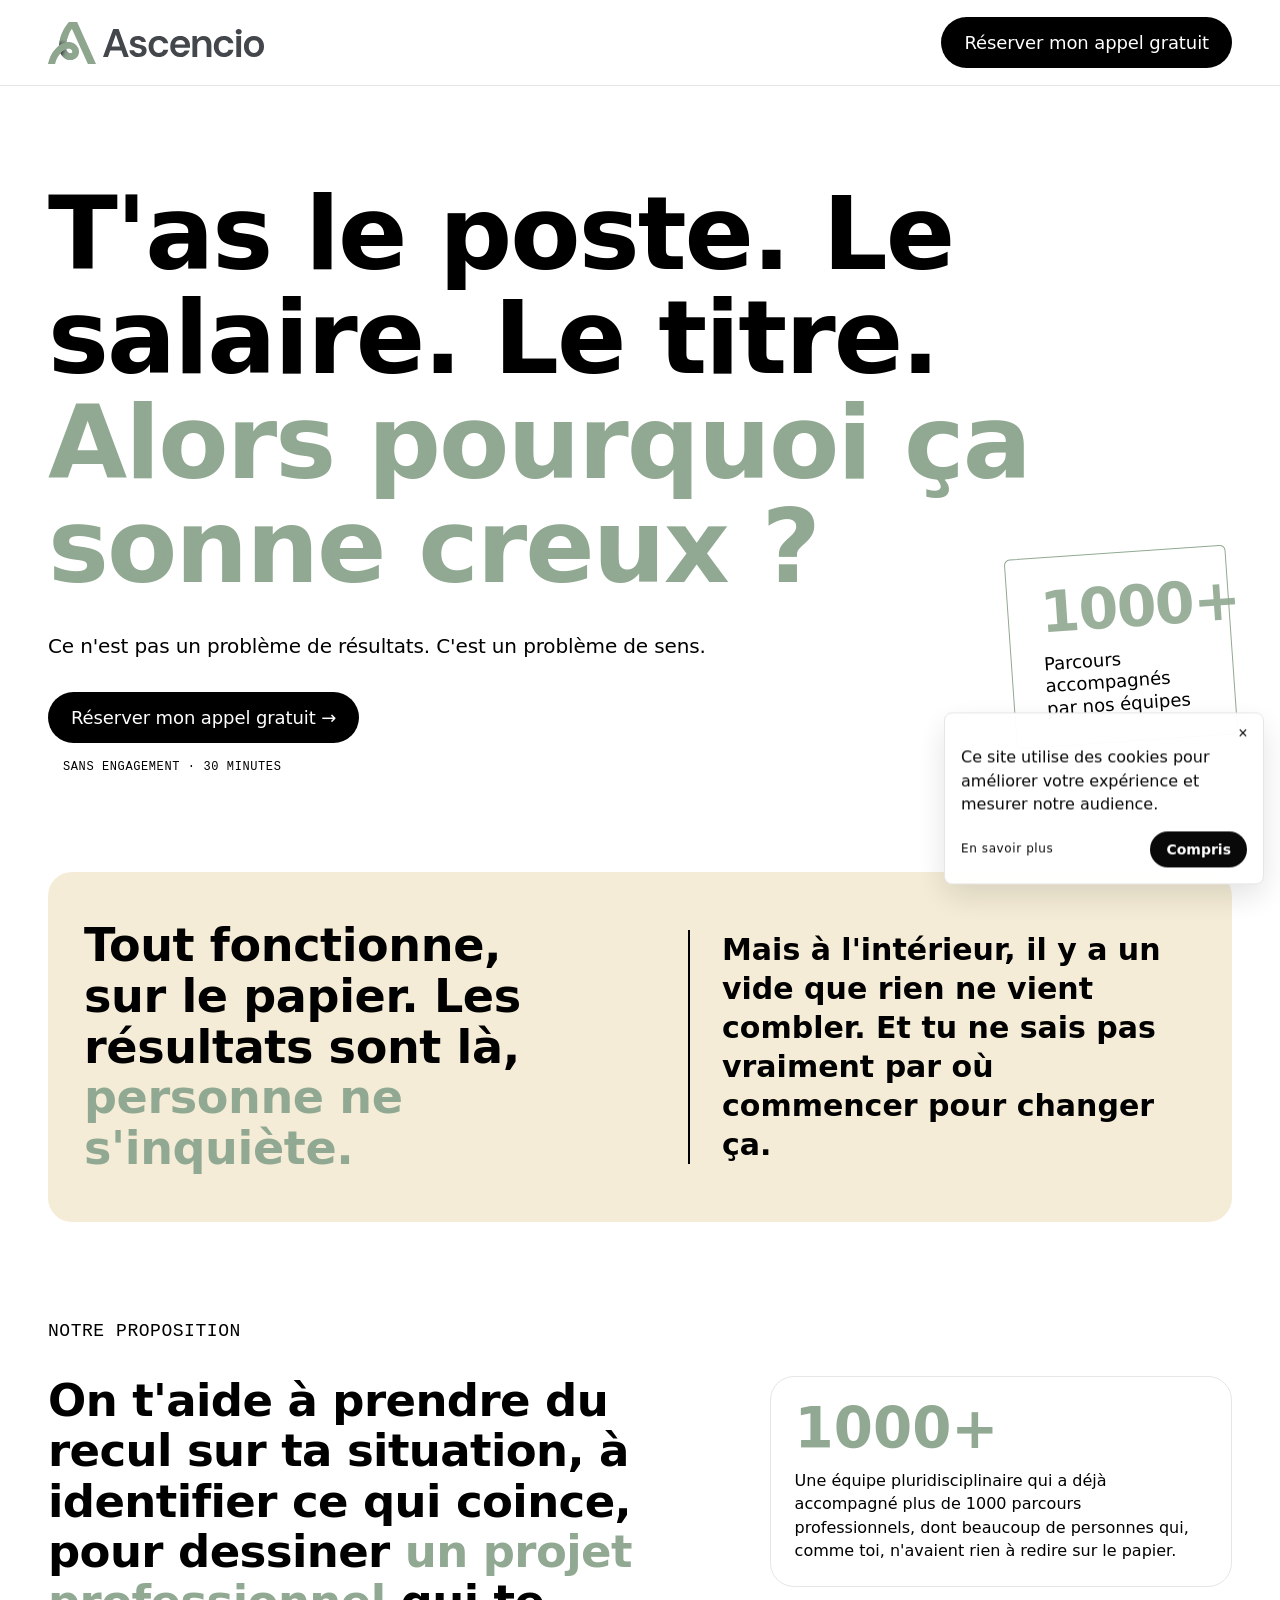
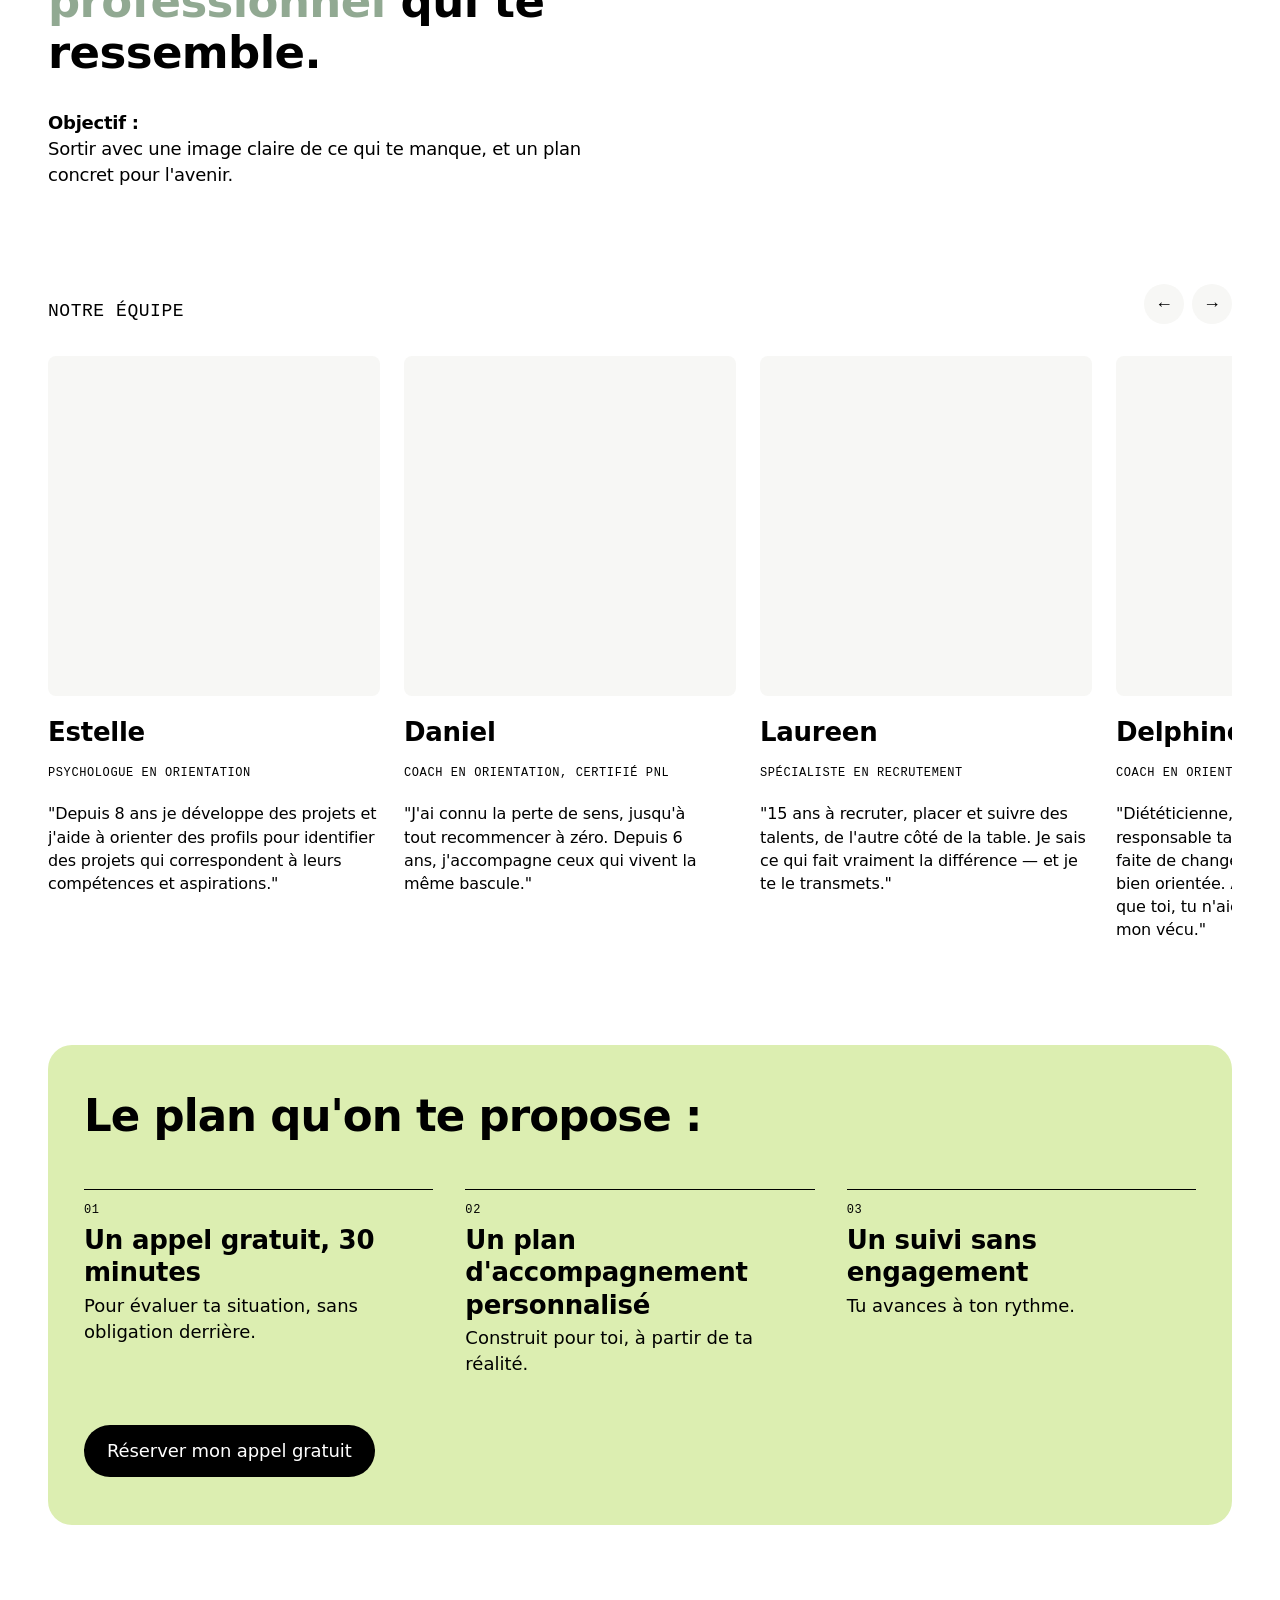
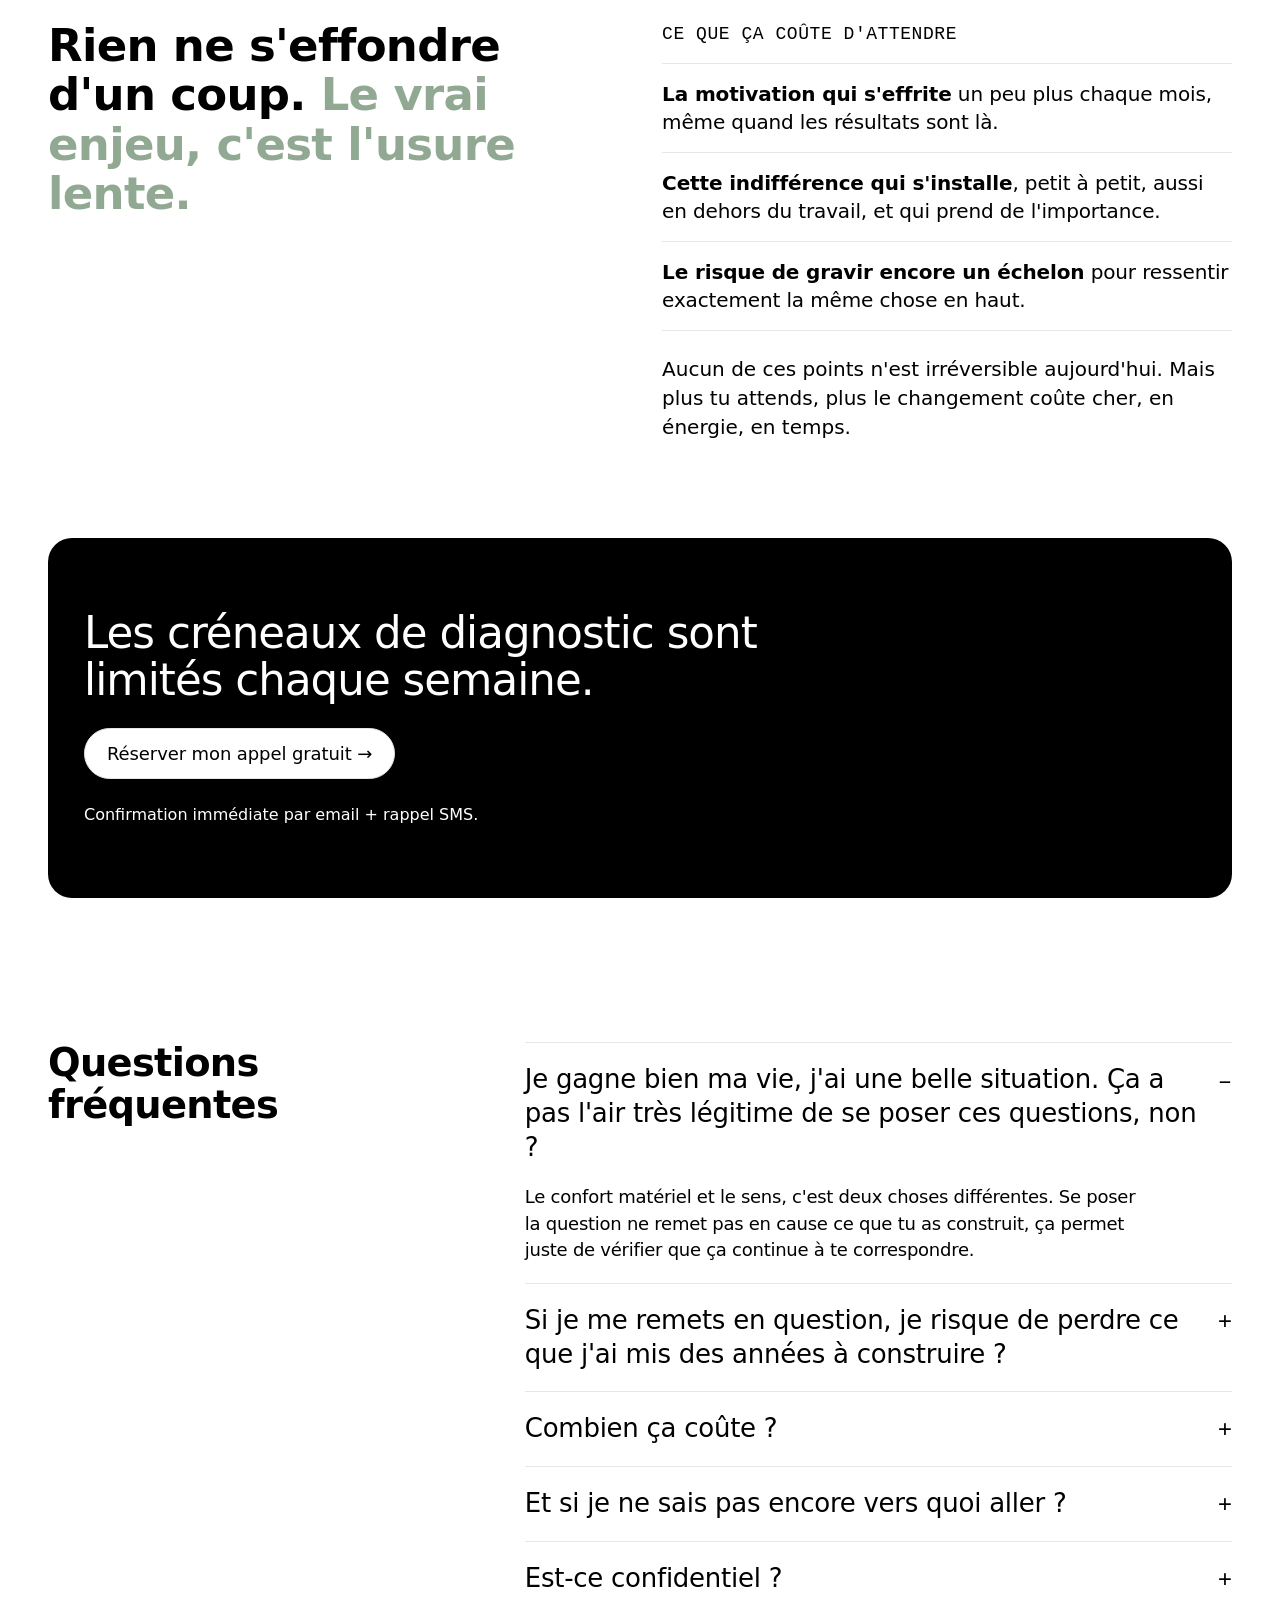
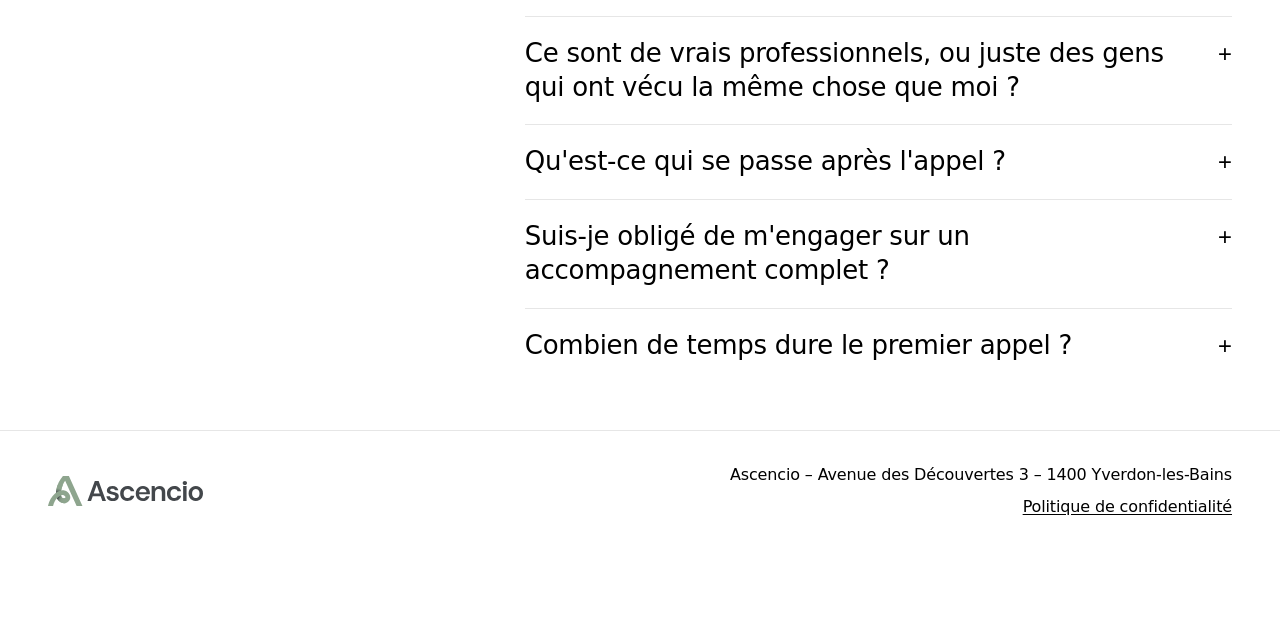
==== index.html @ acf68f1d "Switch deployment target to GitHub Pages Replace the Cloudflare Pages _redirects file (Cloudflare Pa" ====
<!doctype html>
<html lang="fr">
<head>
<meta charset="utf-8">
<meta name="viewport" content="width=device-width, initial-scale=1">
<meta http-equiv="refresh" content="0; url=/un-probleme-de-sens/">
<link rel="canonical" href="https://go.ascencio.ch/un-probleme-de-sens/">
<title>Ascencio</title>
</head>
<body>
<p>Redirection en cours… <a href="/un-probleme-de-sens/">clique ici si rien ne se passe</a>.</p>
</body>
</html>
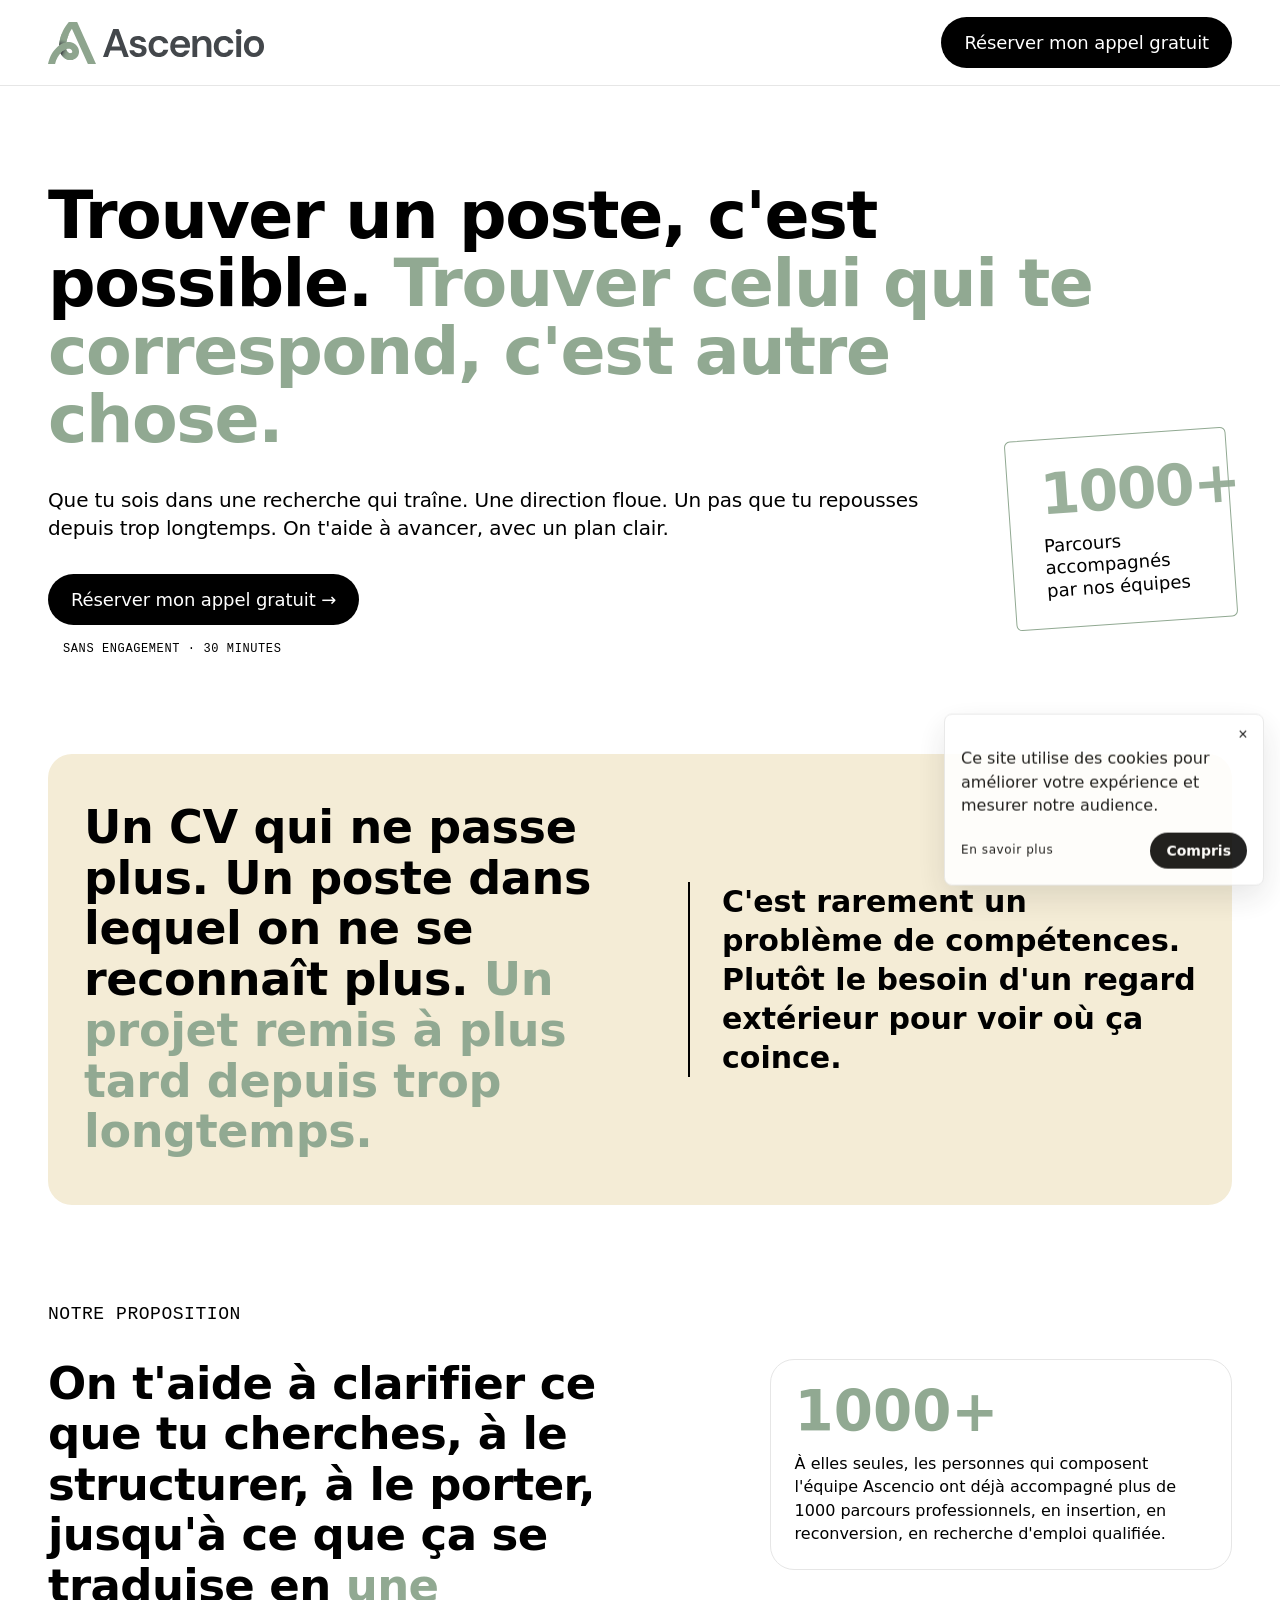
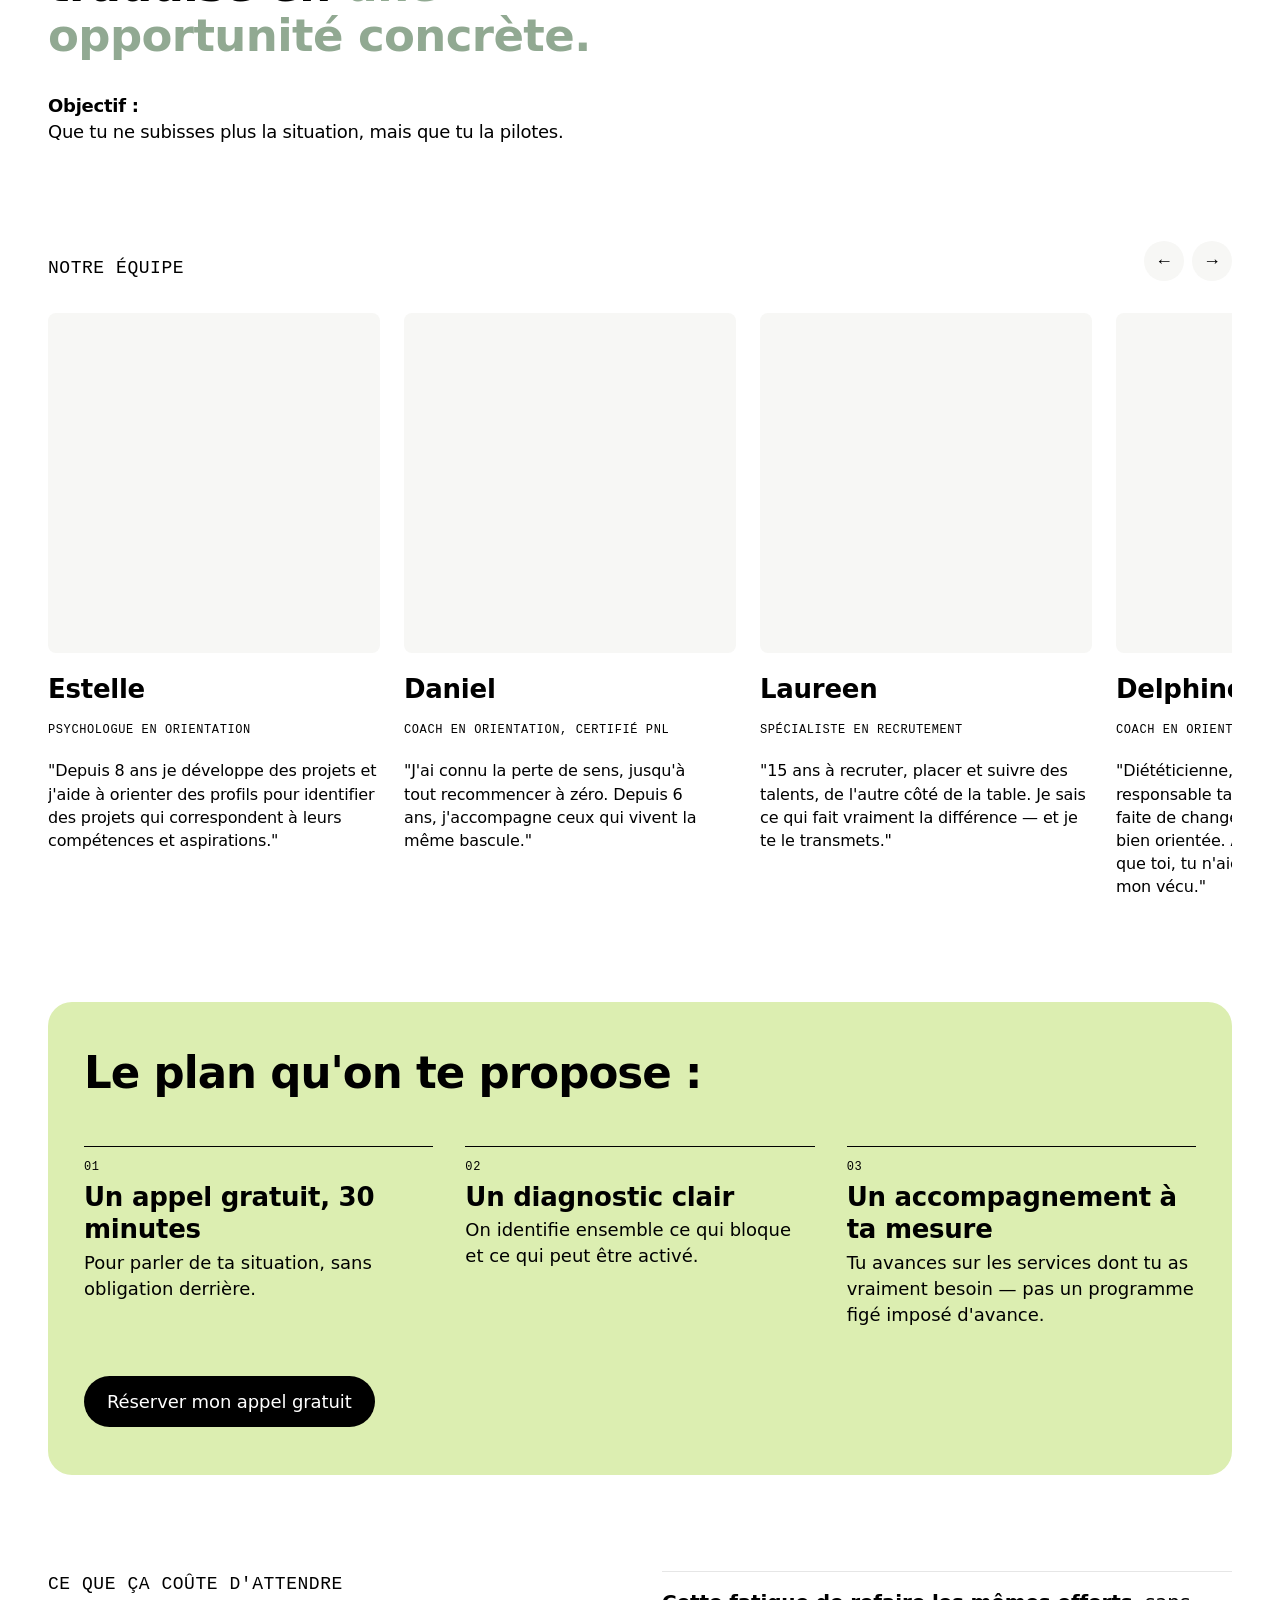
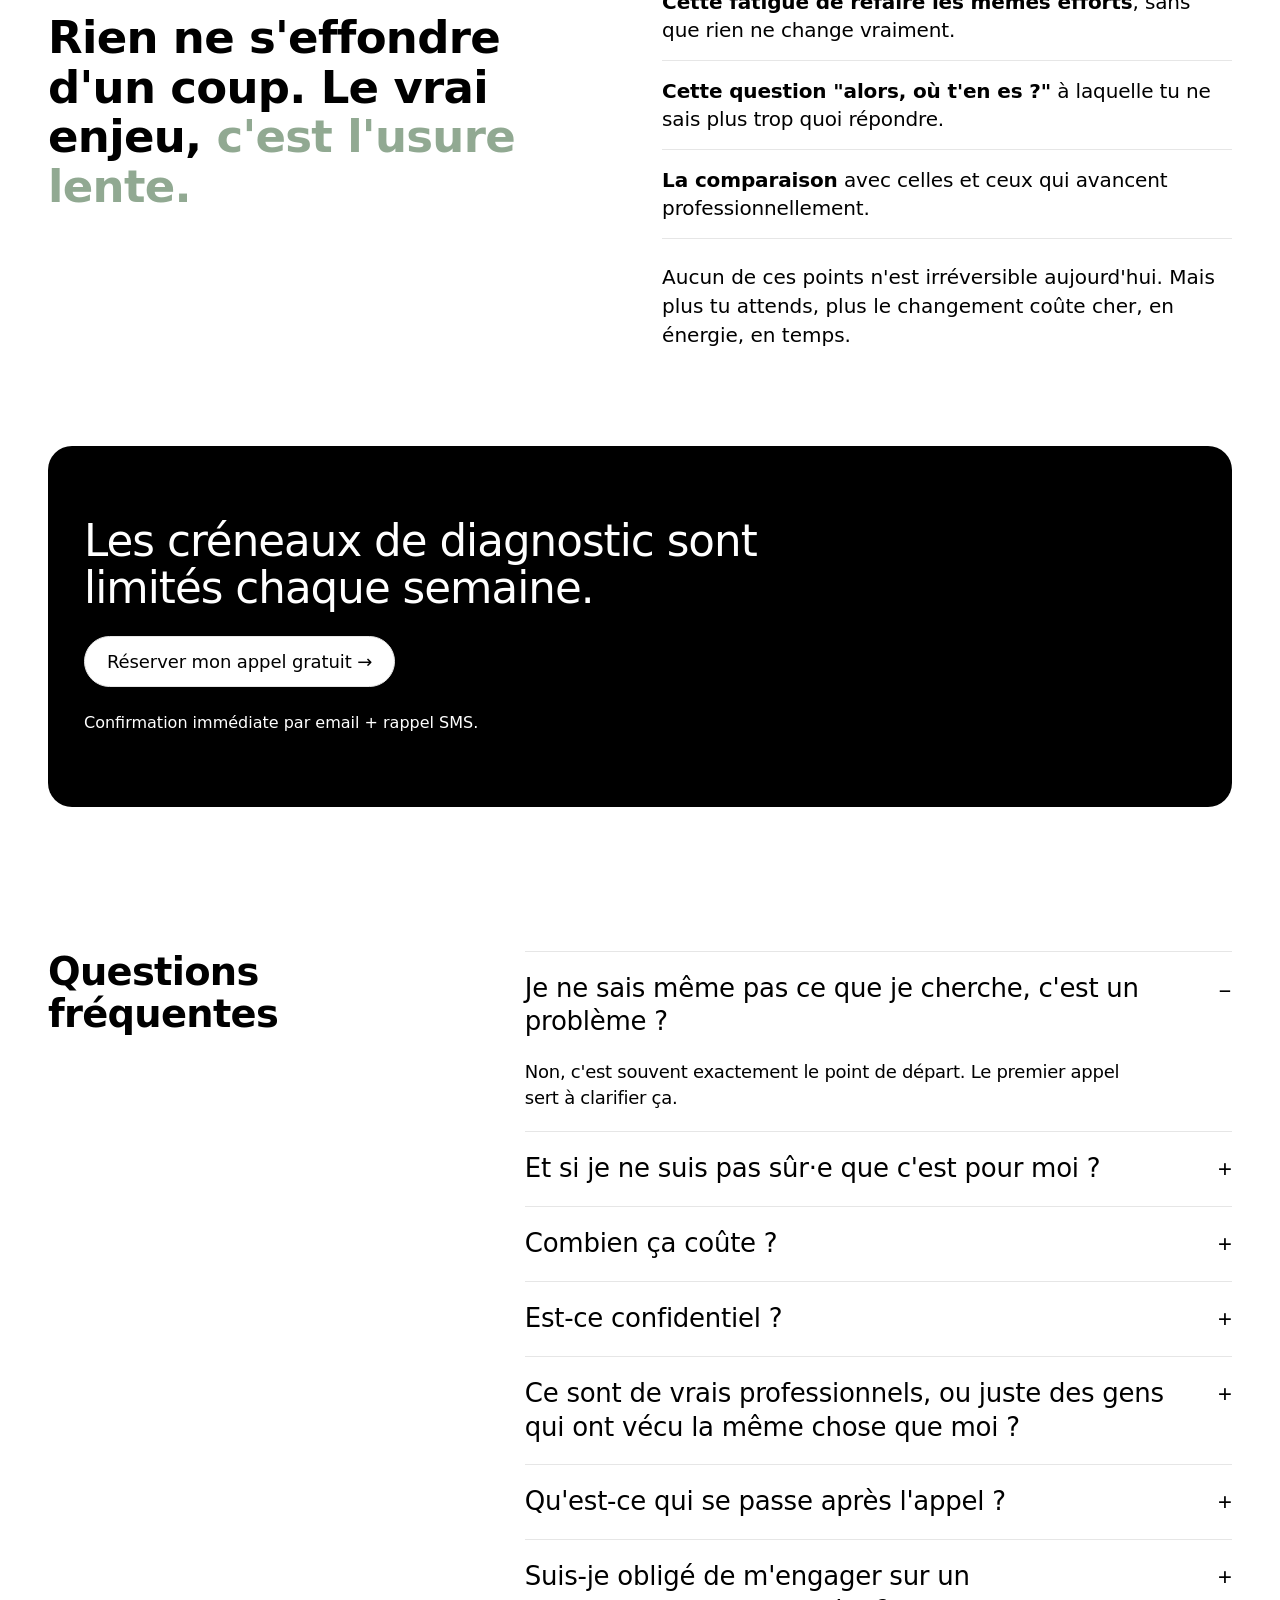
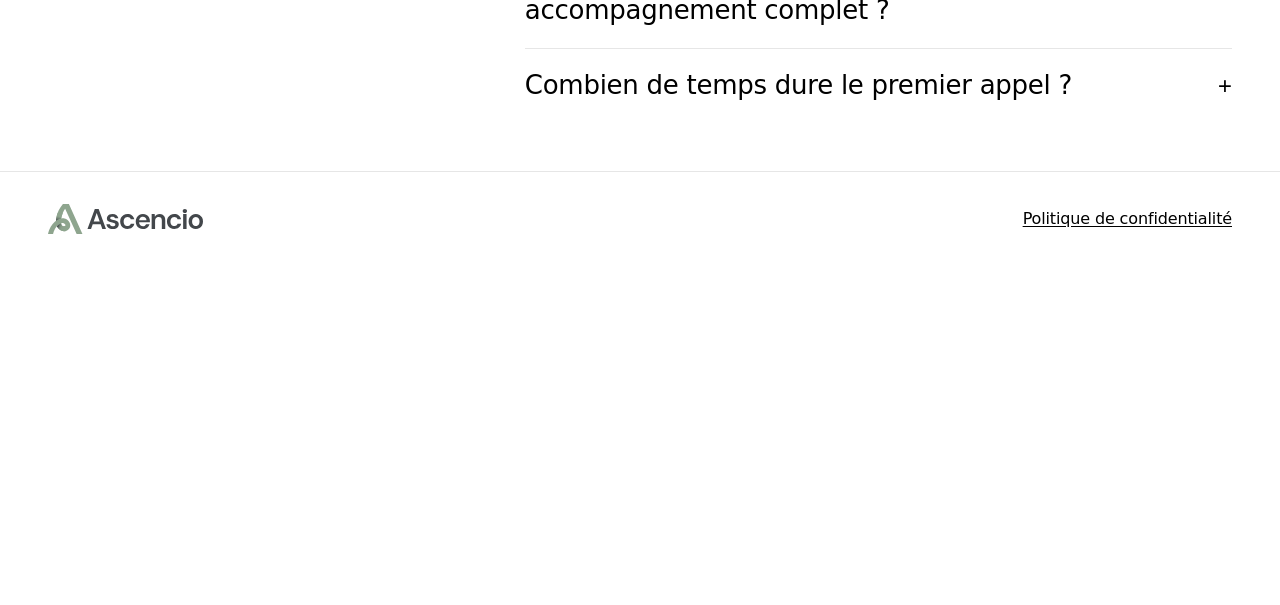
==== commit 07d6361a: "Add landing page for job-search generic script, remove footer address, redirect root to new page - N" ====
--- a/index.html
+++ b/index.html
@@ -3,11 +3,11 @@
 <head>
 <meta charset="utf-8">
 <meta name="viewport" content="width=device-width, initial-scale=1">
-<meta http-equiv="refresh" content="0; url=/un-probleme-de-sens/">
-<link rel="canonical" href="https://go.ascencio.ch/un-probleme-de-sens/">
+<meta http-equiv="refresh" content="0; url=/celui-qui-te-correspond/">
+<link rel="canonical" href="https://go.ascencio.ch/celui-qui-te-correspond/">
 <title>Ascencio</title>
 </head>
 <body>
-<p>Redirection en cours… <a href="/un-probleme-de-sens/">clique ici si rien ne se passe</a>.</p>
+<p>Redirection en cours… <a href="/celui-qui-te-correspond/">clique ici si rien ne se passe</a>.</p>
 </body>
 </html>
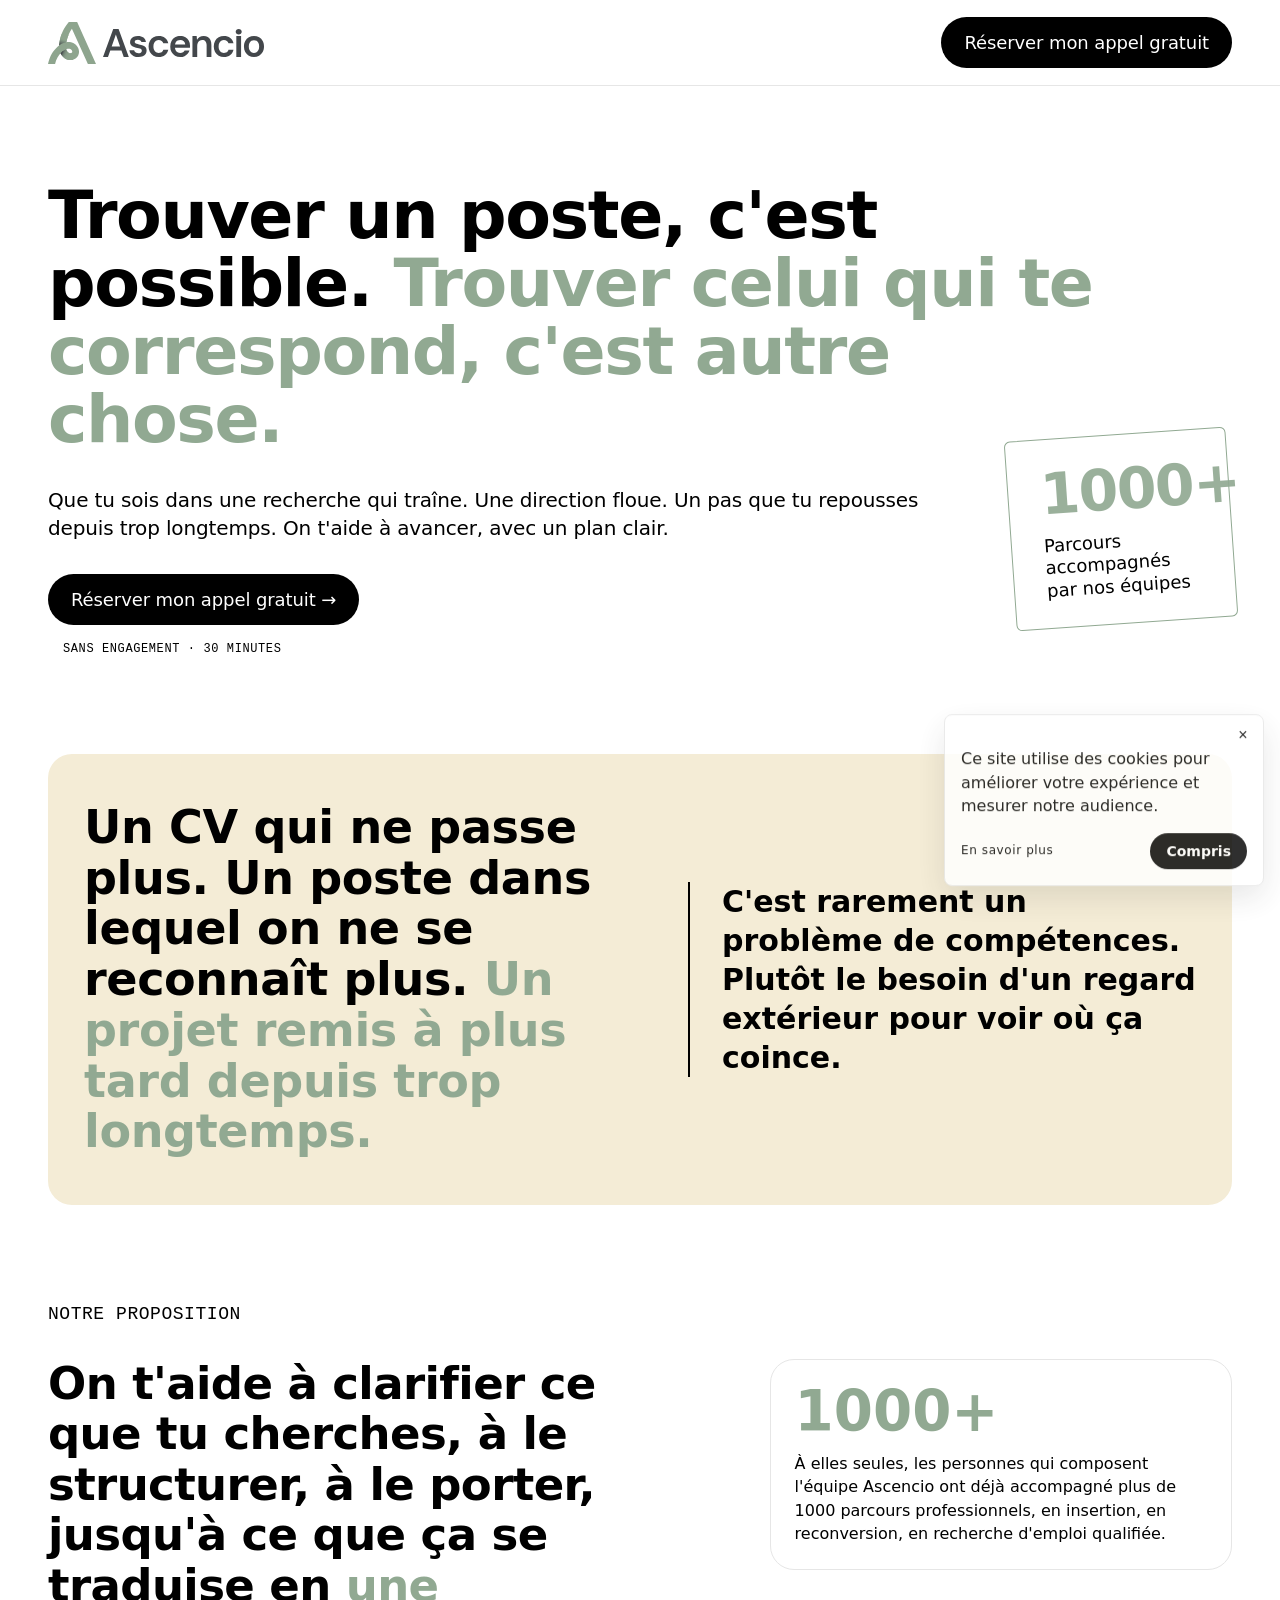
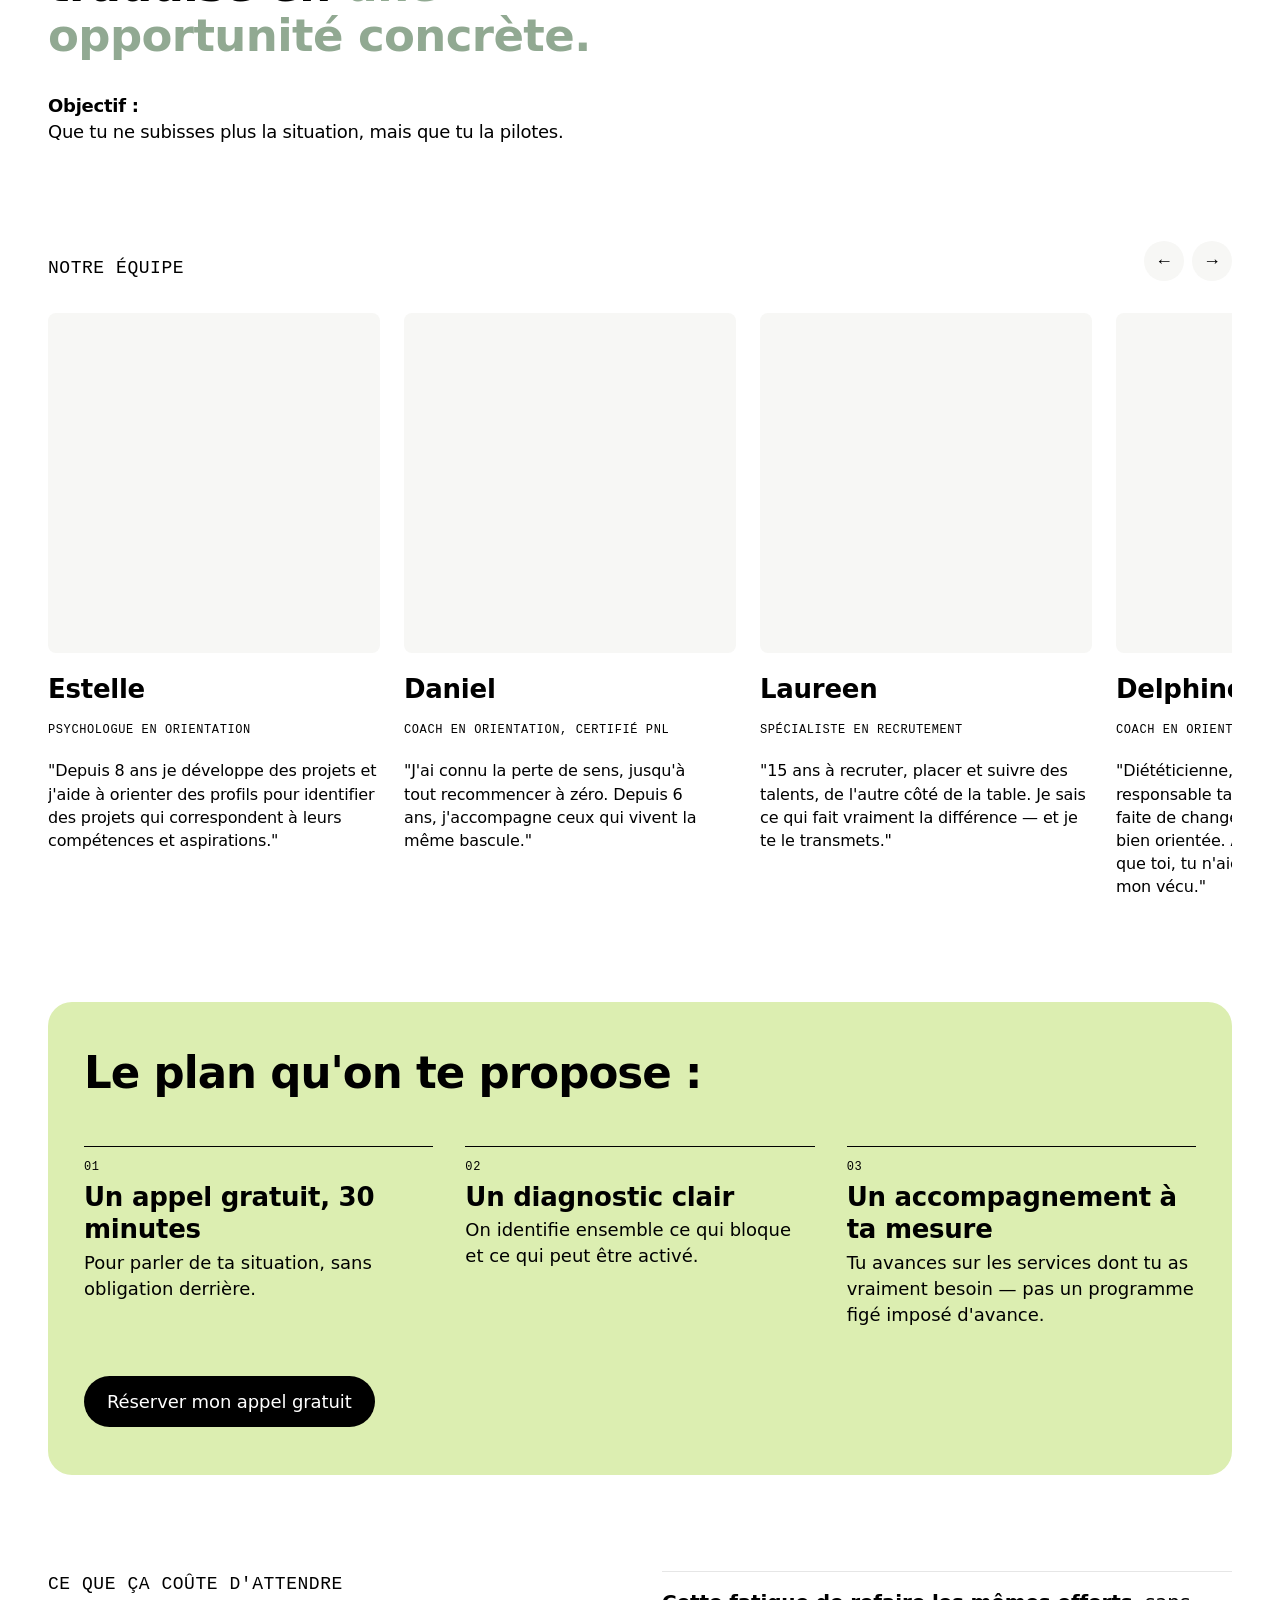
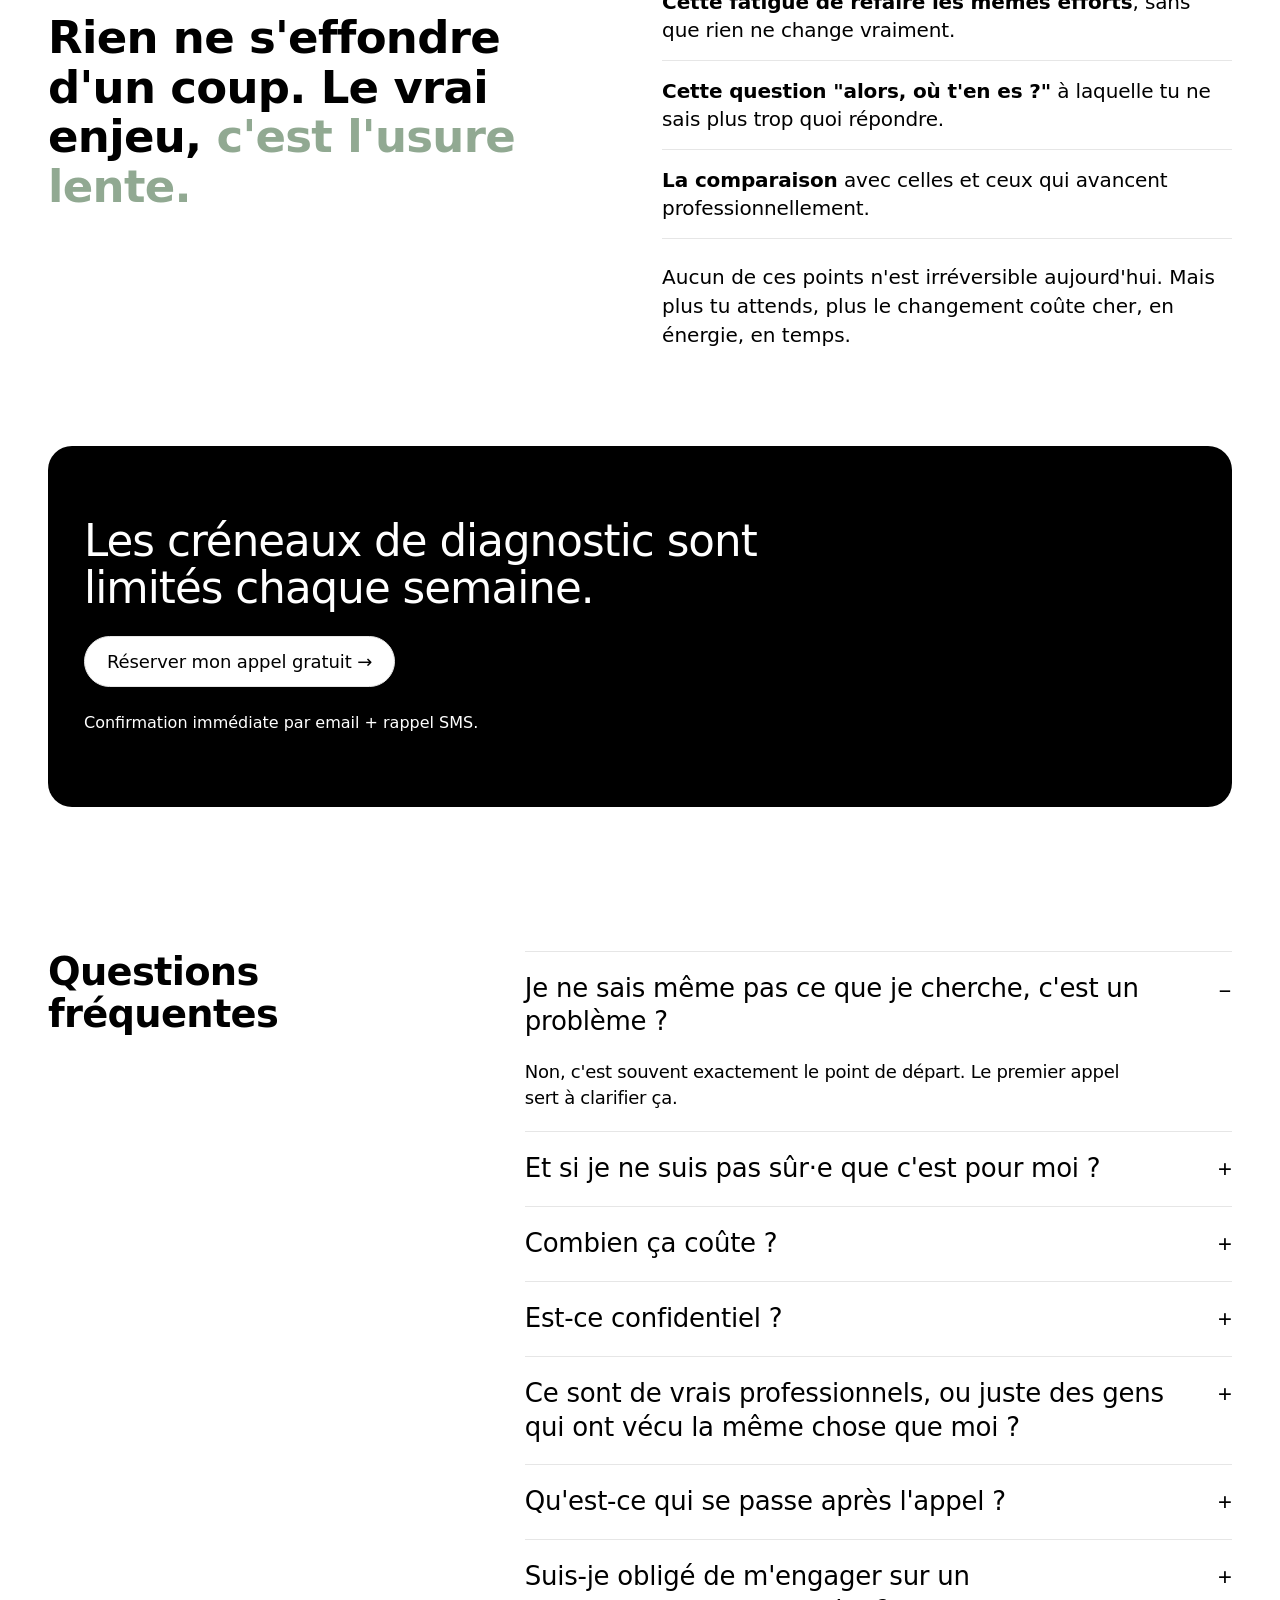
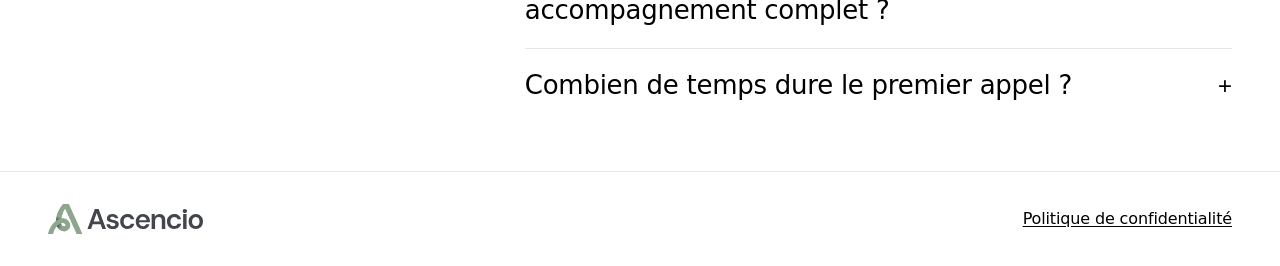
==== commit 097c0e7f: "Rename celui-qui-te-correspond to avancer-professionnellement More generic folder/URL name for the g" ====
--- a/index.html
+++ b/index.html
@@ -3,11 +3,11 @@
 <head>
 <meta charset="utf-8">
 <meta name="viewport" content="width=device-width, initial-scale=1">
-<meta http-equiv="refresh" content="0; url=/celui-qui-te-correspond/">
-<link rel="canonical" href="https://go.ascencio.ch/celui-qui-te-correspond/">
+<meta http-equiv="refresh" content="0; url=/avancer-professionnellement/">
+<link rel="canonical" href="https://go.ascencio.ch/avancer-professionnellement/">
 <title>Ascencio</title>
 </head>
 <body>
-<p>Redirection en cours… <a href="/celui-qui-te-correspond/">clique ici si rien ne se passe</a>.</p>
+<p>Redirection en cours… <a href="/avancer-professionnellement/">clique ici si rien ne se passe</a>.</p>
 </body>
 </html>
